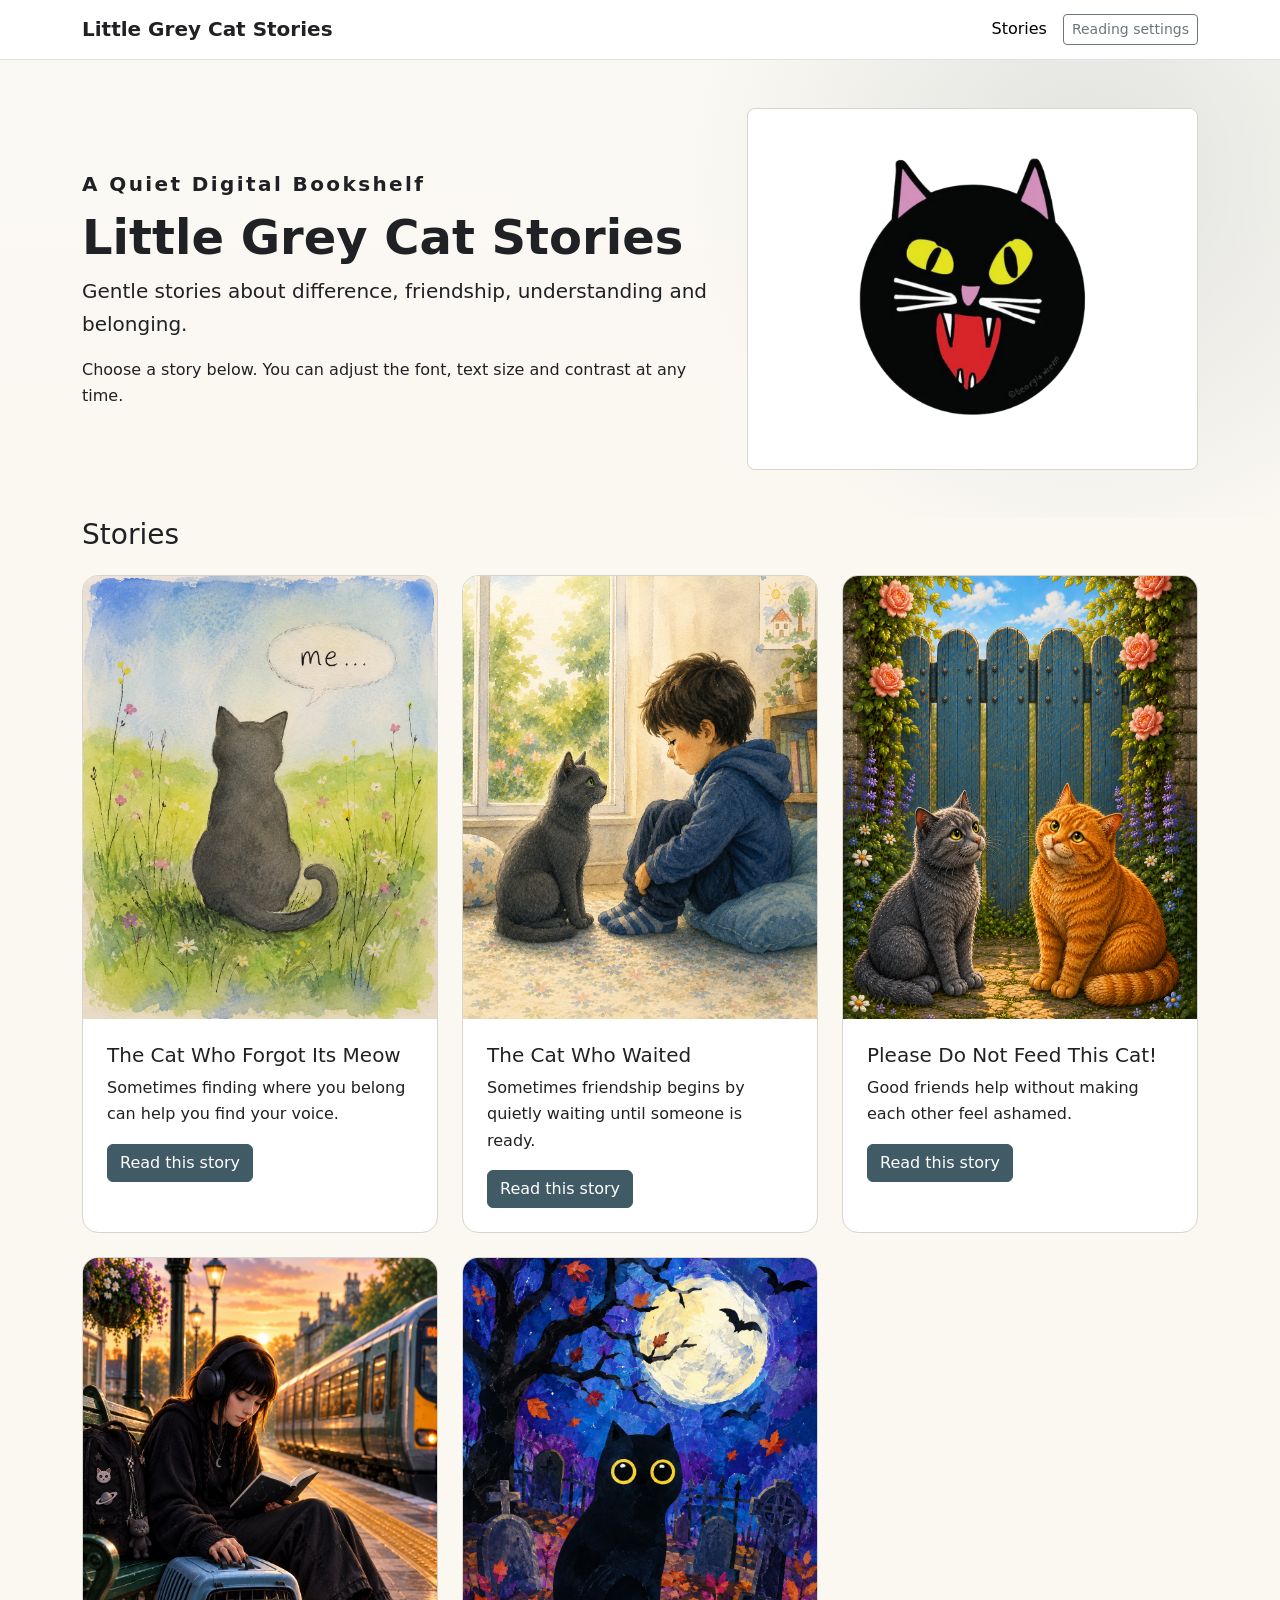
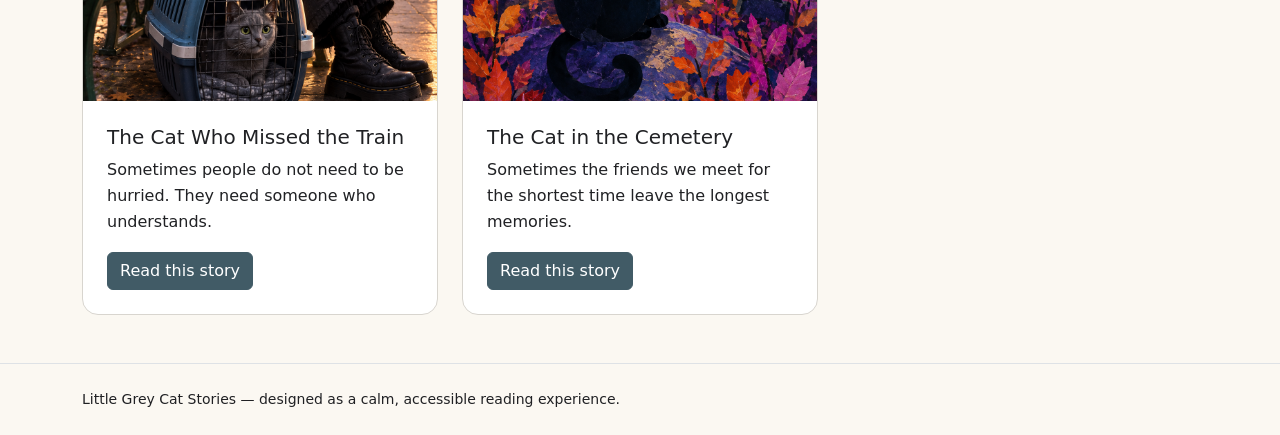
==== index.html @ 7a3153de "Initial Little Grey Cat Stories website" ====
<!doctype html>
<html lang="en">
  <head>
    <meta charset="utf-8" />
    <meta name="viewport" content="width=device-width, initial-scale=1" />
    <title>Little Grey Cat Stories</title>
    <meta
      name="description"
      content="Gentle illustrated stories about difference, friendship, understanding and belonging."
    />
    <link
      href="https://cdn.jsdelivr.net/npm/bootstrap@5.3.8/dist/css/bootstrap.min.css"
      rel="stylesheet"
    />
    <link rel="stylesheet" href="css/styles.css" />
  </head>
  <body>
    <a class="skip-link" href="#main">Skip to main content</a>

    <header class="site-header border-bottom">
      <nav class="navbar navbar-expand-lg" aria-label="Main navigation">
        <div class="container">
          <a class="navbar-brand fw-semibold" href="index.html"
            >Little Grey Cat Stories</a
          >
          <button
            class="navbar-toggler"
            type="button"
            data-bs-toggle="collapse"
            data-bs-target="#mainNav"
            aria-controls="mainNav"
            aria-expanded="false"
            aria-label="Toggle navigation"
          >
            <span class="navbar-toggler-icon"></span>
          </button>
          <div class="collapse navbar-collapse" id="mainNav">
            <ul class="navbar-nav ms-auto align-items-lg-center gap-lg-2">
              <li class="nav-item">
                <a class="nav-link active" aria-current="page" href="index.html"
                  >Stories</a
                >
              </li>
              <li class="nav-item">
                <button
                  class="btn btn-outline-secondary btn-sm"
                  type="button"
                  data-bs-toggle="offcanvas"
                  data-bs-target="#readingSettings"
                  aria-controls="readingSettings"
                >
                  Reading settings
                </button>
              </li>
            </ul>
          </div>
        </div>
      </nav>
    </header>

    <main id="main">
      <section class="hero py-5">
        <div class="container">
          <div class="row align-items-center g-4">
            <div class="col-lg-7">
              <p class="eyebrow mb-2">A quiet digital bookshelf</p>
              <h1 class="display-5 fw-bold">Little Grey Cat Stories</h1>
              <p class="lead mb-3">
                Gentle stories about difference, friendship, understanding and
                belonging.
              </p>
              <p class="mb-0">
                Choose a story below. You can adjust the font, text size and
                contrast at any time.
              </p>
            </div>
            <div class="col-lg-5">
              <div class="intro-panel" aria-hidden="true">
                <img
                  class="cat-face-image"
                  src="images/icons/black-cat-icon.png"
                  alt=""
                  aria-hidden="true"
                />
              </div>
            </div>
          </div>
        </div>
      </section>

      <section class="pb-5" aria-labelledby="stories-heading">
        <div class="container">
          <h2 id="stories-heading" class="h3 mb-4">Stories</h2>
          <div class="row g-4">
            <div class="col-md-6 col-xl-4">
              <article class="story-card h-100">
                <img
                  class="story-cover-img"
                  src="images/covers/cat-forgot-its-meow/cat_forgot_meow_cover.png"
                  alt="Black cat with large yellow eyes sitting in a moonlit cemetery surrounded by gravestones, bats and autumn leaves."
                />
                <div class="p-4">
                  <h3 class="h5">The Cat Who Forgot Its Meow</h3>
                  <p>
                    Sometimes finding where you belong can help you find your
                    voice.
                  </p>
                  <a
                    class="btn btn-primary"
                    href="stories/cat-forgot-its-meow.html"
                    >Read this story</a
                  >
                </div>
              </article>
            </div>

            <div class="col-md-6 col-xl-4">
              <article class="story-card h-100">
                <img
                  class="story-cover-img"
                  src="images/covers/cat-who-waited/cat-who-waited-cover.png"
                  alt="Black cat with large yellow eyes sitting in a moonlit cemetery surrounded by gravestones, bats and autumn leaves."
                />
                <div class="p-4">
                  <h3 class="h5">The Cat Who Waited</h3>
                  <p>
                    Sometimes friendship begins by quietly waiting until someone
                    is ready.
                  </p>
                  <a class="btn btn-primary" href="stories/cat-who-waited.html"
                    >Read this story</a
                  >
                </div>
              </article>
            </div>

            <div class="col-md-6 col-xl-4">
              <article class="story-card h-100">
                <img
                  class="story-cover-img"
                  src="images/covers/do-not-feed-this-cat/do_not_feed_this_cat_cover.png"
                  alt="Black cat with large yellow eyes sitting in a moonlit cemetery surrounded by gravestones, bats and autumn leaves."
                />
                <div class="p-4">
                  <h3 class="h5">Please Do Not Feed This Cat!</h3>
                  <p>
                    Good friends help without making each other feel ashamed.
                  </p>
                  <a
                    class="btn btn-primary"
                    href="stories/do-not-feed-this-cat.html"
                    >Read this story</a
                  >
                </div>
              </article>
            </div>

            <div class="col-md-6 col-xl-4">
              <article class="story-card h-100">
                <img
                  class="story-cover-img"
                  src="images/covers/cat-missed-train/cat_missed_train_cover.png"
                  alt="Black cat with large yellow eyes sitting in a moonlit cemetery surrounded by gravestones, bats and autumn leaves."
                />
                <div class="p-4">
                  <h3 class="h5">The Cat Who Missed the Train</h3>
                  <p>
                    Sometimes people do not need to be hurried. They need
                    someone who understands.
                  </p>
                  <a
                    class="btn btn-primary"
                    href="stories/missed-the-train.html"
                    >Read this story</a
                  >
                </div>
              </article>
            </div>

            <div class="col-md-6 col-xl-4">
              <article class="story-card h-100">
                <img
                  class="story-cover-img"
                  src="images/covers/cat-cemetery/cat_cemetery_cover.png"
                  alt="Black cat with large yellow eyes sitting in a moonlit cemetery surrounded by gravestones, bats and autumn leaves."
                />
                <div class="p-4">
                  <h3 class="h5">The Cat in the Cemetery</h3>
                  <p>
                    Sometimes the friends we meet for the shortest time leave
                    the longest memories.
                  </p>
                  <a
                    class="btn btn-primary"
                    href="stories/cat-in-the-cemetery.html"
                    >Read this story</a
                  >
                </div>
              </article>
            </div>
          </div>
        </div>
      </section>
    </main>

    <footer class="border-top py-4">
      <div class="container small">
        <p class="mb-0">
          Little Grey Cat Stories — designed as a calm, accessible reading
          experience.
        </p>
      </div>
    </footer>

    <div
      class="offcanvas offcanvas-end"
      tabindex="-1"
      id="readingSettings"
      aria-labelledby="readingSettingsLabel"
    >
      <div class="offcanvas-header">
        <h2 class="offcanvas-title h5" id="readingSettingsLabel">
          Reading settings
        </h2>
        <button
          type="button"
          class="btn-close"
          data-bs-dismiss="offcanvas"
          aria-label="Close"
        ></button>
      </div>
      <div class="offcanvas-body">
        <h3 class="h6">Text size</h3>
        <div class="btn-group" role="group" aria-label="Text size controls">
          <button
            class="btn btn-outline-secondary"
            id="fontDecrease"
            type="button"
          >
            A−
          </button>
          <button
            class="btn btn-outline-secondary"
            id="fontReset"
            type="button"
          >
            A
          </button>
          <button
            class="btn btn-outline-secondary"
            id="fontIncrease"
            type="button"
          >
            A+
          </button>
        </div>

        <div class="form-check form-switch mt-4">
          <input
            class="form-check-input"
            type="checkbox"
            role="switch"
            id="dyslexicToggle"
          />
          <label class="form-check-label" for="dyslexicToggle"
            >Dyslexia-friendly font</label
          >
        </div>

        <div class="form-check form-switch mt-3">
          <input
            class="form-check-input"
            type="checkbox"
            role="switch"
            id="contrastToggle"
          />
          <label class="form-check-label" for="contrastToggle"
            >High contrast</label
          >
        </div>

        <div class="form-check form-switch mt-3">
          <input
            class="form-check-input"
            type="checkbox"
            role="switch"
            id="darkModeToggle"
          />
          <label class="form-check-label" for="darkModeToggle"
            >Dark reading mode</label
          >
        </div>

        <div class="form-check form-switch mt-3">
          <input
            class="form-check-input"
            type="checkbox"
            role="switch"
            id="focusModeToggle"
          />
          <label class="form-check-label" for="focusModeToggle"
            >Focus reading mode</label
          >
        </div>

        <button class="btn btn-link px-0 mt-4" id="settingsReset" type="button">
          Reset all reading settings
        </button>
        <p class="small text-body-secondary mt-3">
          Your choices are saved in this browser.
        </p>
      </div>
    </div>

    <script src="https://cdn.jsdelivr.net/npm/bootstrap@5.3.8/dist/js/bootstrap.bundle.min.js"></script>
    <script src="js/accessibility.js"></script>
  </body>
</html>
---- css/styles.css ----
:root {
  --reader-scale: 1;
  --page-bg: #fbf8f2;
  --page-text: #202124;
  --panel-bg: #ffffff;
  --border-color: #d8d5cf;
  --accent: #415b66;
  --accent-contrast: #ffffff;
}

html { font-size: calc(100% * var(--reader-scale)); }

body {
  background: var(--page-bg);
  color: var(--page-text);
  line-height: 1.65;
}

body.dyslexia-font {
  font-family: Arial, Verdana, Tahoma, sans-serif;
  letter-spacing: .02em;
  word-spacing: .08em;
}

body.high-contrast {
  --page-bg: #000;
  --page-text: #fff;
  --panel-bg: #000;
  --border-color: #fff;
  --accent: #ff0;
  --accent-contrast: #000;
}

body.dark-mode:not(.high-contrast) {
  --page-bg: #16181b;
  --page-text: #f2f2f2;
  --panel-bg: #20242a;
  --border-color: #4a4f57;
  --accent: #9cc7d4;
  --accent-contrast: #102027;
}

body.focus-mode header,
body.focus-mode footer,
body.focus-mode .reader-meta,
body.focus-mode .reader-discussion { opacity: .25; }

body.focus-mode header:focus-within,
body.focus-mode footer:focus-within { opacity: 1; }

a, button, input { outline-offset: 3px; }
a:focus-visible, button:focus-visible, input:focus-visible { outline: 3px solid #ffbf47; }

.skip-link {
  position: absolute;
  left: 1rem;
  top: -5rem;
  z-index: 2000;
  background: #000;
  color: #fff;
  padding: .75rem 1rem;
  border-radius: .5rem;
}

.skip-link:focus { top: 1rem; }

.site-header,
.story-card,
.intro-panel,
.offcanvas {
  background: var(--panel-bg);
  color: var(--page-text);
}

.navbar,
.navbar a,
.navbar .navbar-brand,
footer { color: var(--page-text); }

.hero {
  background:
    radial-gradient(circle at 85% 25%, rgba(65,91,102,.14), transparent 35%),
    linear-gradient(180deg, rgba(255,255,255,.12), transparent);
}

.eyebrow {
  text-transform: capitalize;
  letter-spacing: .12em;
  font-size: 1.25rem;
  font-weight: 700;
}

.intro-panel {
  min-height: 250px;
  border: 1px solid var(--border-color);
  border-radius: .5rem;
  display: grid;
  place-items: center;
}

.cat-face { font-size: 6rem; }

.story-card {
  border: 1px solid var(--border-color);
  border-radius: 1rem;
  overflow: hidden;
}

.story-cover { aspect-ratio: 4 / 5; }
.story-cover-1 { background: linear-gradient(135deg, #c9d7dc, #6f7f86); }
.story-cover-2 { background: linear-gradient(135deg, #e8d7b9, #788e78); }
.story-cover-3 { background: linear-gradient(135deg, #f0b05a, #6b8a6a); }
.story-cover-4 { background: linear-gradient(135deg, #eab87d, #5d4e7d); }
.story-cover-5 { background: linear-gradient(135deg, #ff7518, #39265f 55%, #0a1638); }

.btn-primary {
  background: var(--accent);
  border-color: var(--accent);
  color: var(--accent-contrast);
}

.reader-shell {
  max-width: 900px;
  margin-inline: auto;
}

.reader-placeholder {
  display: grid;
  place-items: center;
  min-height: 420px;
  border-radius: 1rem;
  border: 2px dashed var(--border-color);
  background: var(--panel-bg);
  text-align: center;
  padding: 2rem;
}

.story-text {
  font-size: 1.35rem;
  max-width: 38rem;
  margin-inline: auto;
}

.reader-nav {
  display: flex;
  justify-content: space-between;
  gap: 1rem;
  flex-wrap: wrap;
}

.reader-nav .btn { min-width: 10rem; }

@media (max-width: 576px) {
  .story-text { font-size: 1.15rem; }
}

.story-cover-img {
  display: block;
  width: 100%;
  aspect-ratio: 4 / 5;
  object-fit: cover;
  object-position: center;
}


.reader-cover-image {
  display: block;
  width: min(100%, 520px);
  height: auto;
  margin-inline: auto;
  border-radius: 1rem;
  border: 1px solid var(--border-color);
}


.cat-face-image {
  display: block;
  width: min(100%, 280px);
  height: auto;
  margin-inline: auto;
  object-fit: contain;
}
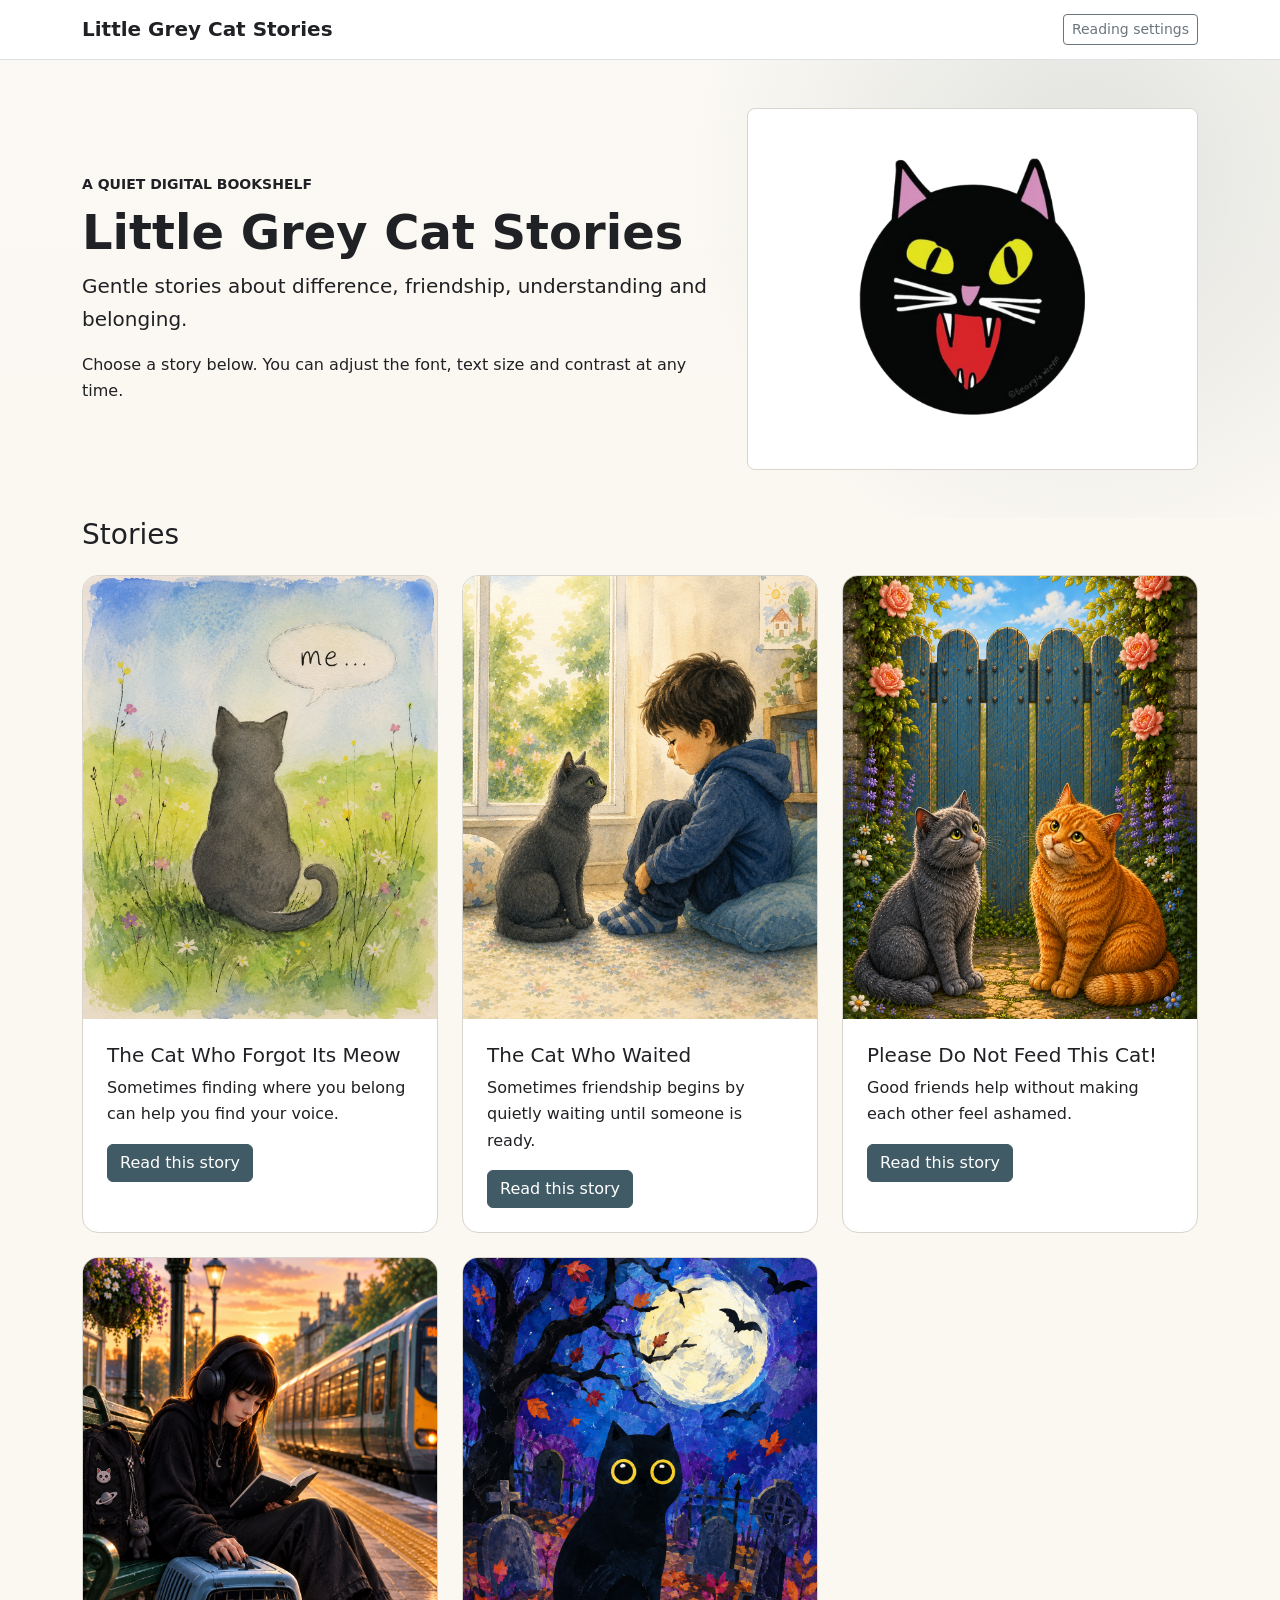
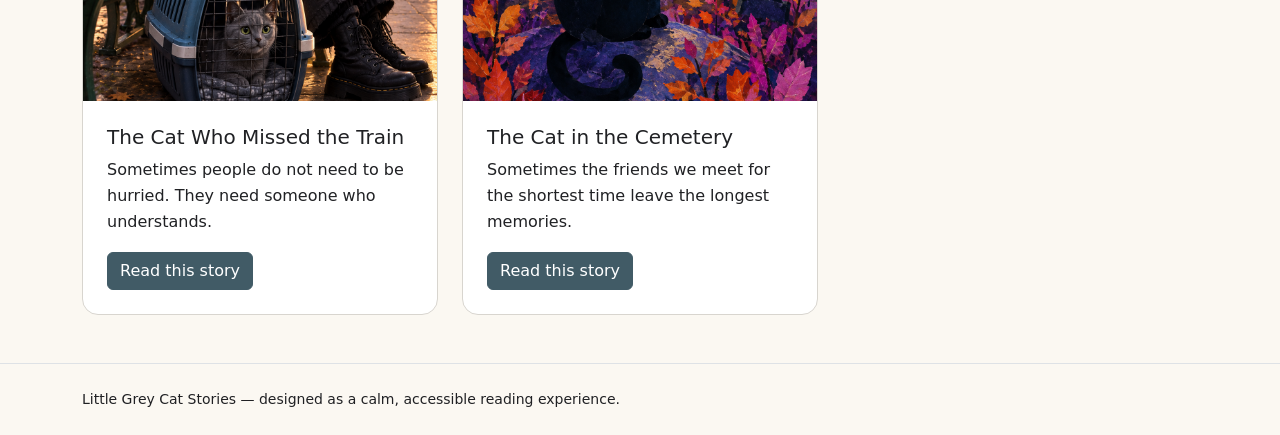
==== commit fced20fc: "Fixed alternative text errors" ====
--- a/index.html
+++ b/index.html
@@ -37,11 +37,6 @@
           <div class="collapse navbar-collapse" id="mainNav">
             <ul class="navbar-nav ms-auto align-items-lg-center gap-lg-2">
               <li class="nav-item">
-                <a class="nav-link active" aria-current="page" href="index.html"
-                  >Stories</a
-                >
-              </li>
-              <li class="nav-item">
                 <button
                   class="btn btn-outline-secondary btn-sm"
                   type="button"
@@ -63,7 +58,9 @@
         <div class="container">
           <div class="row align-items-center g-4">
             <div class="col-lg-7">
-              <p class="eyebrow mb-2">A quiet digital bookshelf</p>
+              <p class="small text-uppercase fw-semibold mb-2">
+                A quiet digital bookshelf
+              </p>
               <h1 class="display-5 fw-bold">Little Grey Cat Stories</h1>
               <p class="lead mb-3">
                 Gentle stories about difference, friendship, understanding and
@@ -97,7 +94,7 @@
                 <img
                   class="story-cover-img"
                   src="images/covers/cat-forgot-its-meow/cat_forgot_meow_cover.png"
-                  alt="Black cat with large yellow eyes sitting in a moonlit cemetery surrounded by gravestones, bats and autumn leaves."
+                  alt="Illustration cover page for Cat Who Forgot Its Meow."
                 />
                 <div class="p-4">
                   <h3 class="h5">The Cat Who Forgot Its Meow</h3>
@@ -119,7 +116,7 @@
                 <img
                   class="story-cover-img"
                   src="images/covers/cat-who-waited/cat-who-waited-cover.png"
-                  alt="Black cat with large yellow eyes sitting in a moonlit cemetery surrounded by gravestones, bats and autumn leaves."
+                  alt="llustration cover page for Cat Who Waited."
                 />
                 <div class="p-4">
                   <h3 class="h5">The Cat Who Waited</h3>
@@ -139,7 +136,7 @@
                 <img
                   class="story-cover-img"
                   src="images/covers/do-not-feed-this-cat/do_not_feed_this_cat_cover.png"
-                  alt="Black cat with large yellow eyes sitting in a moonlit cemetery surrounded by gravestones, bats and autumn leaves."
+                  alt="llustration cover page for Do Not Feed This Cat."
                 />
                 <div class="p-4">
                   <h3 class="h5">Please Do Not Feed This Cat!</h3>
@@ -160,7 +157,7 @@
                 <img
                   class="story-cover-img"
                   src="images/covers/cat-missed-train/cat_missed_train_cover.png"
-                  alt="Black cat with large yellow eyes sitting in a moonlit cemetery surrounded by gravestones, bats and autumn leaves."
+                  alt="Illustration cover page for Cat Who Missed the Train."
                 />
                 <div class="p-4">
                   <h3 class="h5">The Cat Who Missed the Train</h3>
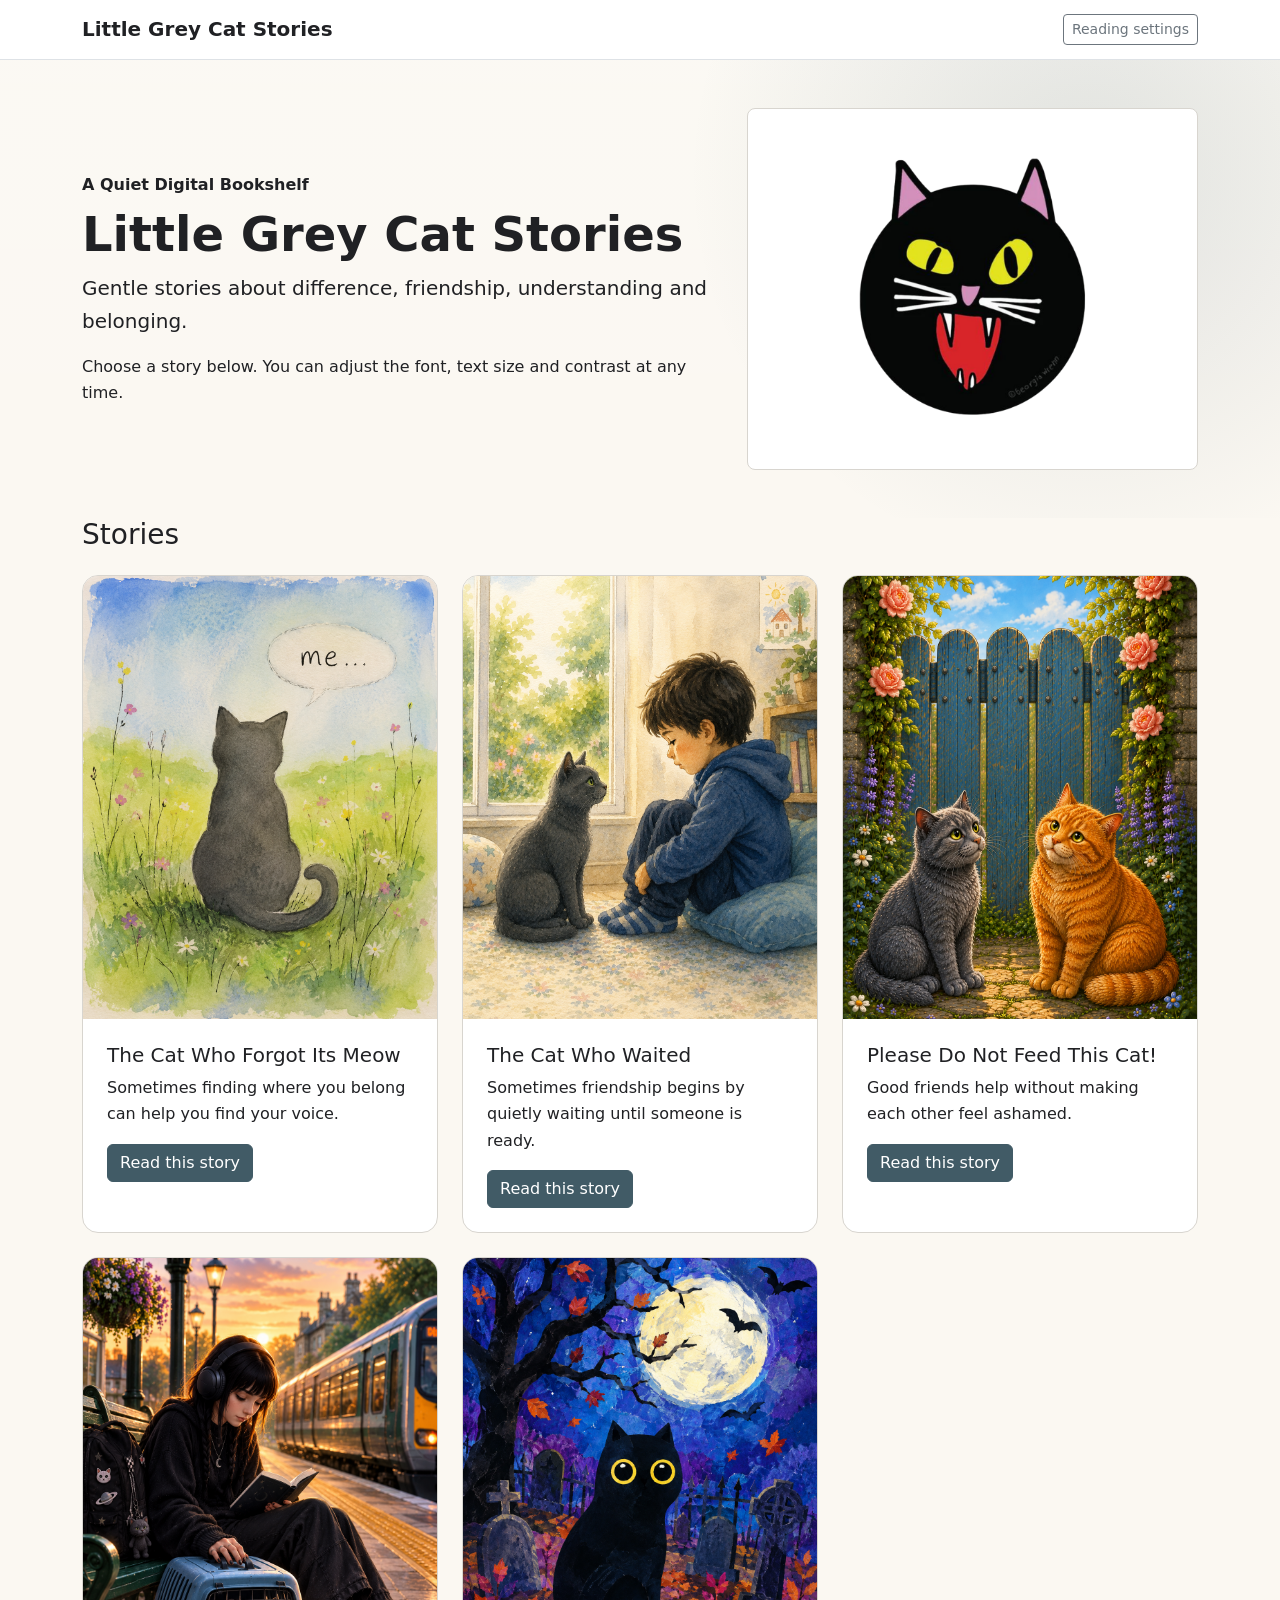
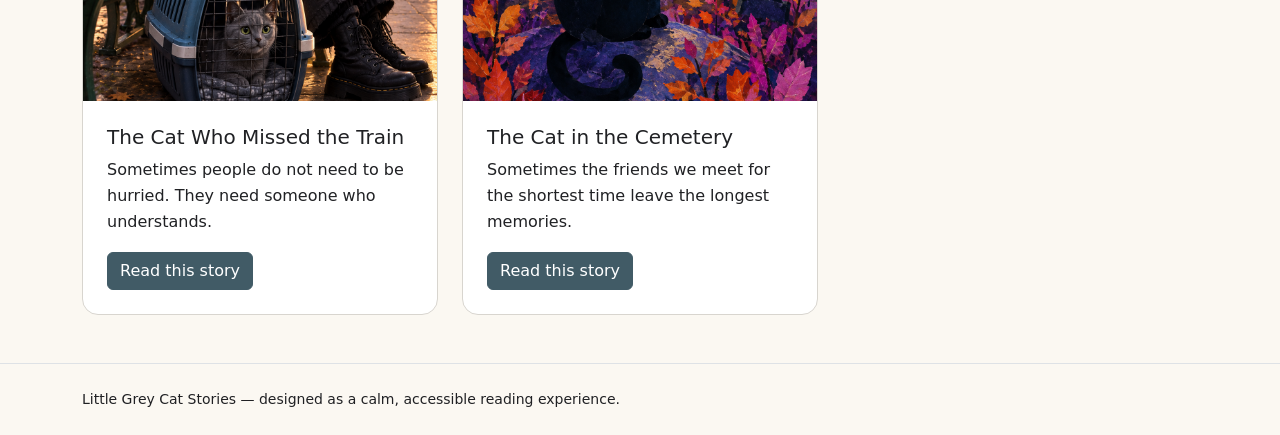
==== commit b7d813cf: "fixed text size for A quiet digital bookshelf" ====
--- a/index.html
+++ b/index.html
@@ -4,6 +4,11 @@
     <meta charset="utf-8" />
     <meta name="viewport" content="width=device-width, initial-scale=1" />
     <title>Little Grey Cat Stories</title>
+    <link rel="apple-touch-icon" sizes="180x180" href="apple-touch-icon.png" />
+    <link rel="icon" type="image/png" sizes="32x32" href="favicon-32x32.png" />
+    <link rel="icon" type="image/png" sizes="16x16" href="favicon-16x16.png" />
+    <link rel="icon" href="favicon.ico" />
+    <link rel="manifest" href="site.webmanifest" />
     <meta
       name="description"
       content="Gentle illustrated stories about difference, friendship, understanding and belonging."
@@ -58,7 +63,7 @@
         <div class="container">
           <div class="row align-items-center g-4">
             <div class="col-lg-7">
-              <p class="small text-uppercase fw-semibold mb-2">
+              <p class="large text-capitalize fw-semibold mb-2">
                 A quiet digital bookshelf
               </p>
               <h1 class="display-5 fw-bold">Little Grey Cat Stories</h1>
@@ -179,7 +184,7 @@
                 <img
                   class="story-cover-img"
                   src="images/covers/cat-cemetery/cat_cemetery_cover.png"
-                  alt="Black cat with large yellow eyes sitting in a moonlit cemetery surrounded by gravestones, bats and autumn leaves."
+                  alt="Black cat with large yellow eyes sitting in a moonlit cemetery."
                 />
                 <div class="p-4">
                   <h3 class="h5">The Cat in the Cemetery</h3>
--- a/css/styles.css
+++ b/css/styles.css
@@ -1,3 +1,47 @@
+@font-face {
+  font-family: "OpenDyslexic";
+  src:
+    url("../fonts/OpenDyslexic-Regular.woff2") format("woff2"),
+    url("../fonts/OpenDyslexic-Regular.woff") format("woff"),
+    url("../fonts/OpenDyslexic-Regular.otf") format("opentype");
+  font-weight: 400;
+  font-style: normal;
+  font-display: swap;
+}
+
+@font-face {
+  font-family: "OpenDyslexic";
+  src:
+    url("../fonts/OpenDyslexic-Bold.woff2") format("woff2"),
+    url("../fonts/OpenDyslexic-Bold.woff") format("woff"),
+    url("../fonts/OpenDyslexic-Bold.otf") format("opentype");
+  font-weight: 700;
+  font-style: normal;
+  font-display: swap;
+}
+
+@font-face {
+  font-family: "OpenDyslexic";
+  src:
+    url("../fonts/OpenDyslexic-Italic.woff2") format("woff2"),
+    url("../fonts/OpenDyslexic-Italic.woff") format("woff"),
+    url("../fonts/OpenDyslexic-Italic.otf") format("opentype");
+  font-weight: 400;
+  font-style: italic;
+  font-display: swap;
+}
+
+@font-face {
+  font-family: "OpenDyslexic";
+  src:
+    url("../fonts/OpenDyslexic-Bold-Italic.woff2") format("woff2"),
+    url("../fonts/OpenDyslexic-Bold-Italic.woff") format("woff"),
+    url("../fonts/OpenDyslexic-Bold-Italic.otf") format("opentype");
+  font-weight: 700;
+  font-style: italic;
+  font-display: swap;
+}
+
 :root {
   --reader-scale: 1;
   --page-bg: #fbf8f2;
@@ -17,9 +61,16 @@
 }
 
 body.dyslexia-font {
-  font-family: Arial, Verdana, Tahoma, sans-serif;
+  font-family: "OpenDyslexic", Arial, Verdana, Tahoma, sans-serif;
   letter-spacing: .02em;
   word-spacing: .08em;
+}
+
+body.dyslexia-font button,
+body.dyslexia-font input,
+body.dyslexia-font select,
+body.dyslexia-font textarea {
+  font-family: "OpenDyslexic", Arial, Verdana, Tahoma, sans-serif;
 }
 
 body.high-contrast {
